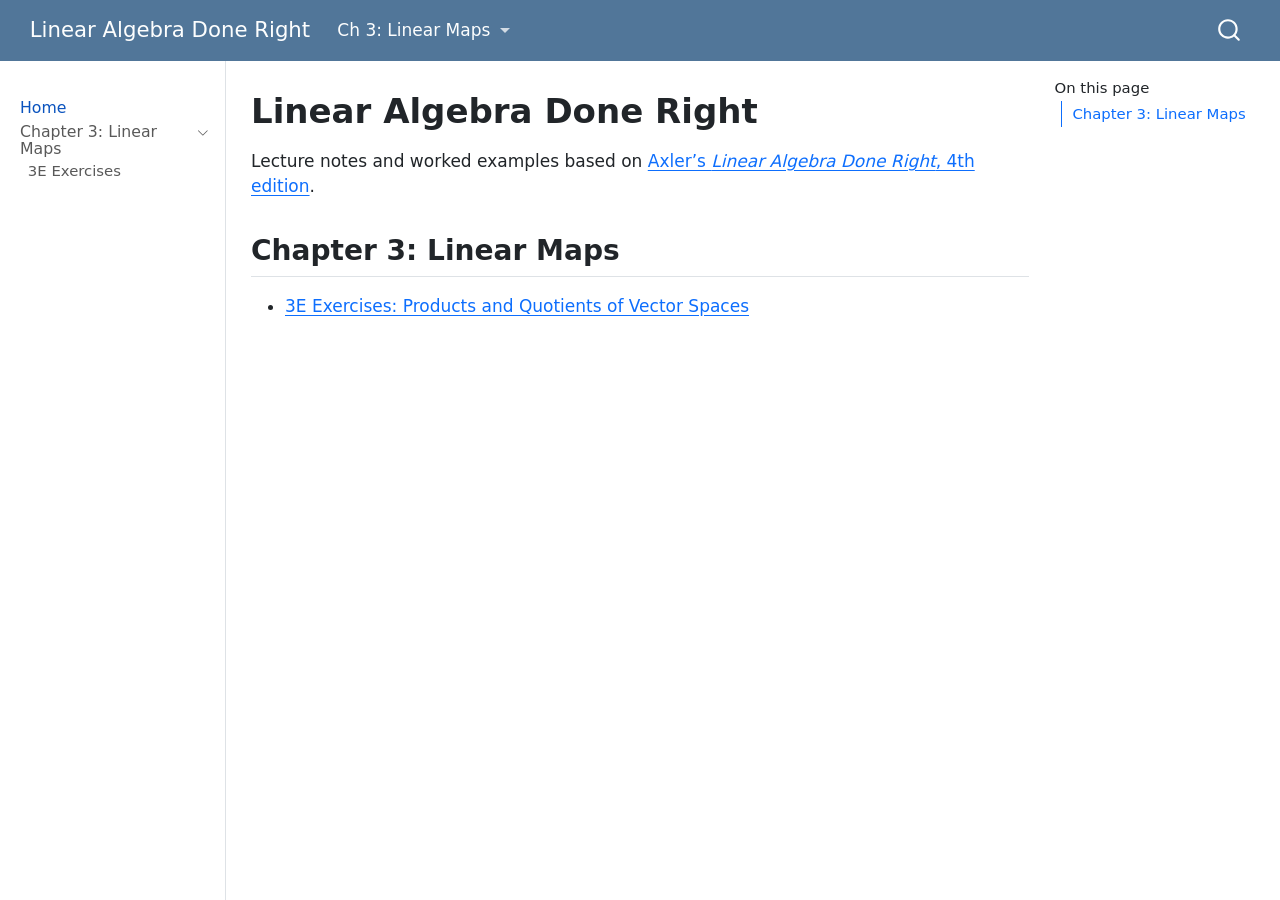
==== index.html @ c7dc70a1 "Built site for gh-pages" ====
<!DOCTYPE html>
<html xmlns="http://www.w3.org/1999/xhtml" lang="en" xml:lang="en"><head>

<meta charset="utf-8">
<meta name="generator" content="quarto-1.10.19">

<meta name="viewport" content="width=device-width, initial-scale=1.0, user-scalable=yes">


<title>Linear Algebra Done Right</title>
<style>
/* Default styles provided by pandoc.
** See https://pandoc.org/MANUAL.html#variables-for-html for config info.
*/
span.smallcaps{font-variant: small-caps;}
div.columns{display: flex; gap: 1.5em;}
div.column{flex: auto;}
@media screen {
div.columns{gap: min(4vw, 1.5em);}
div.column{overflow-x: auto;}
}
div.hanging-indent{margin-left: 1.5em; text-indent: -1.5em;}
ul.task-list{list-style: none;}
ul.task-list li input[type="checkbox"] {
  width: 0.8em;
  margin: 0 0.8em 0.2em -1em; /* quarto-specific, see https://github.com/quarto-dev/quarto-cli/issues/4556 */ 
  vertical-align: middle;
}
</style>


<script src="site_libs/quarto-nav/quarto-nav.js"></script>
<script src="site_libs/quarto-nav/headroom.min.js"></script>
<script src="site_libs/clipboard/clipboard.min.js"></script>
<script src="site_libs/quarto-search/autocomplete.umd.js"></script>
<script src="site_libs/quarto-search/fuse.min.js"></script>
<script src="site_libs/quarto-search/quarto-search.js"></script>
<meta name="quarto:offset" content="./">
<script src="site_libs/quarto-html/quarto.js" type="module"></script>
<script src="site_libs/quarto-html/tabsets/tabsets.js" type="module"></script>
<script src="site_libs/quarto-html/popper.min.js"></script>
<script src="site_libs/quarto-html/tippy.umd.min.js"></script>
<script src="site_libs/quarto-html/anchor.min.js"></script>
<link href="site_libs/quarto-html/tippy.css" rel="stylesheet">
<link href="site_libs/quarto-html/quarto-syntax-highlighting-bf27225e3a48a9273f3daa8f8e829971.css" rel="stylesheet" id="quarto-text-highlighting-styles">
<script src="site_libs/bootstrap/bootstrap.min.js"></script>
<link href="site_libs/bootstrap/bootstrap-icons.css" rel="stylesheet">
<link href="site_libs/bootstrap/bootstrap-1bda23ef02b1613632e48409ff51ea9e.min.css" rel="stylesheet" append-hash="true" id="quarto-bootstrap" data-mode="light">
<script id="quarto-search-options" type="application/json">{
  "location": "navbar",
  "copy-button": false,
  "collapse-after": 3,
  "panel-placement": "end",
  "type": "overlay",
  "limit": 50,
  "keyboard-shortcut": [
    "f",
    "/",
    "s"
  ],
  "show-item-context": false,
  "language": {
    "search-no-results-text": "No results",
    "search-matching-documents-text": "matching documents",
    "search-copy-link-title": "Copy link to search",
    "search-hide-matches-text": "Hide additional matches",
    "search-more-match-text": "more match in this document",
    "search-more-matches-text": "more matches in this document",
    "search-clear-button-title": "Clear",
    "search-text-placeholder": "",
    "search-detached-cancel-button-title": "Cancel",
    "search-submit-button-title": "Submit",
    "search-label": "Search"
  }
}</script>


</head>

<body class="nav-sidebar docked nav-fixed quarto-light">

<div id="quarto-search-results"></div>
  <header id="quarto-header" class="headroom fixed-top">
    <nav class="navbar navbar-expand-lg " data-bs-theme="dark">
      <div class="navbar-container container-fluid">
      <div class="navbar-brand-container mx-auto">
    <a class="navbar-brand" href="./index.html">
    <span class="navbar-title">Linear Algebra Done Right</span>
    </a>
  </div>
            <div id="quarto-search" class="" title="Search"></div>
          <button class="navbar-toggler" type="button" data-bs-toggle="collapse" data-bs-target="#navbarCollapse" aria-controls="navbarCollapse" role="menu" aria-expanded="false" aria-label="Toggle navigation" onclick="if (window.quartoToggleHeadroom) { window.quartoToggleHeadroom(); }">
  <span class="navbar-toggler-icon"></span>
</button>
          <div class="collapse navbar-collapse" id="navbarCollapse">
            <ul class="navbar-nav navbar-nav-scroll me-auto">
  <li class="nav-item dropdown ">
    <a class="nav-link dropdown-toggle" href="#" id="nav-menu-ch-3-linear-maps" role="link" data-bs-toggle="dropdown" aria-expanded="false">
 <span class="menu-text">Ch 3: Linear Maps</span>
    </a>
    <ul class="dropdown-menu" aria-labelledby="nav-menu-ch-3-linear-maps">    
        <li>
    <a class="dropdown-item" href="./exercises_3e.html">
 <span class="dropdown-text">3E Exercises</span></a>
  </li>  
    </ul>
  </li>
</ul>
          </div> <!-- /navcollapse -->
            <div class="quarto-navbar-tools">
</div>
      </div> <!-- /container-fluid -->
    </nav>
  <nav class="quarto-secondary-nav">
    <div class="container-fluid d-flex">
      <button type="button" class="quarto-btn-toggle btn" data-bs-toggle="collapse" role="button" data-bs-target=".quarto-sidebar-collapse-item" aria-controls="quarto-sidebar" aria-expanded="false" aria-label="Toggle sidebar navigation" onclick="if (window.quartoToggleHeadroom) { window.quartoToggleHeadroom(); }">
        <i class="bi bi-layout-text-sidebar-reverse"></i>
      </button>
        <nav class="quarto-page-breadcrumbs" aria-label="breadcrumb"><ol class="breadcrumb"><li class="breadcrumb-item"><a href="./index.html">Home</a></li></ol></nav>
        <a class="flex-grow-1" role="navigation" data-bs-toggle="collapse" data-bs-target=".quarto-sidebar-collapse-item" aria-controls="quarto-sidebar" aria-expanded="false" aria-label="Toggle sidebar navigation" onclick="if (window.quartoToggleHeadroom) { window.quartoToggleHeadroom(); }">      
        </a>
    </div>
  </nav>
</header>
<!-- content -->
<div id="quarto-content" class="quarto-container page-columns page-rows-contents page-layout-article page-navbar">
<!-- sidebar -->
  <nav id="quarto-sidebar" class="sidebar collapse collapse-horizontal quarto-sidebar-collapse-item sidebar-navigation docked overflow-auto">
    <div class="sidebar-menu-container"> 
    <ul class="list-unstyled mt-1">
        <li class="sidebar-item">
  <div class="sidebar-item-container"> 
  <a href="./index.html" class="sidebar-item-text sidebar-link active">
 <span class="menu-text">Home</span></a>
  </div>
</li>
        <li class="sidebar-item sidebar-item-section">
      <div class="sidebar-item-container"> 
            <a class="sidebar-item-text sidebar-link text-start" data-bs-toggle="collapse" data-bs-target="#quarto-sidebar-section-1" role="navigation" aria-expanded="true">
 <span class="menu-text">Chapter 3: Linear Maps</span></a>
          <a class="sidebar-item-toggle text-start" data-bs-toggle="collapse" data-bs-target="#quarto-sidebar-section-1" role="navigation" aria-expanded="true" aria-label="Toggle section">
            <i class="bi bi-chevron-right ms-2"></i>
          </a> 
      </div>
      <ul id="quarto-sidebar-section-1" class="collapse list-unstyled sidebar-section depth1 show">  
          <li class="sidebar-item">
  <div class="sidebar-item-container"> 
  <a href="./exercises_3e.html" class="sidebar-item-text sidebar-link">
 <span class="menu-text">3E Exercises</span></a>
  </div>
</li>
      </ul>
  </li>
    </ul>
    </div>
</nav>
<div id="quarto-sidebar-glass" class="quarto-sidebar-collapse-item" data-bs-toggle="collapse" data-bs-target=".quarto-sidebar-collapse-item"></div>
<!-- margin-sidebar -->
    <div id="quarto-margin-sidebar" class="sidebar margin-sidebar">
        <nav id="TOC" role="doc-toc" class="toc-active">
    <h2 id="toc-title">On this page</h2>
   
  <ul>
  <li><a href="#chapter-3-linear-maps" id="toc-chapter-3-linear-maps" class="nav-link active" data-scroll-target="#chapter-3-linear-maps">Chapter 3: Linear Maps</a></li>
  </ul>
</nav>
    </div>
<!-- main -->
<main class="content" id="quarto-document-content">

<header id="title-block-header" class="quarto-title-block default">
<div class="quarto-title">
<h1 class="title">Linear Algebra Done Right</h1>
</div>



<div class="quarto-title-meta">

    
  
    
  </div>
  


</header>


<p>Lecture notes and worked examples based on <a href="https://linear.axler.net/LADR4e.pdf">Axler’s <em>Linear Algebra Done Right</em>, 4th edition</a>.</p>
<section id="chapter-3-linear-maps" class="level2">
<h2 class="anchored" data-anchor-id="chapter-3-linear-maps">Chapter 3: Linear Maps</h2>
<ul>
<li><a href="./exercises_3e.html">3E Exercises: Products and Quotients of Vector Spaces</a></li>
</ul>


</section>

</main> <!-- /main -->
<script id="quarto-html-after-body" type="application/javascript">
  window.document.addEventListener("DOMContentLoaded", function (event) {
    const icon = "";
    const anchorJS = new window.AnchorJS();
    anchorJS.options = {
      placement: 'right',
      icon: icon
    };
    anchorJS.add('.anchored');
    const isCodeAnnotation = (el) => {
      for (const clz of el.classList) {
        if (clz.startsWith('code-annotation-')) {                     
          return true;
        }
      }
      return false;
    }
    const onCopySuccess = function(e) {
      // button target
      const button = e.trigger;
      // don't keep focus
      button.blur();
      // flash "checked"
      button.classList.add('code-copy-button-checked');
      var currentTitle = button.getAttribute("title");
      button.setAttribute("title", "Copied!");
      let tooltip;
      if (window.bootstrap) {
        button.setAttribute("data-bs-toggle", "tooltip");
        button.setAttribute("data-bs-placement", "left");
        button.setAttribute("data-bs-title", "Copied!");
        tooltip = new bootstrap.Tooltip(button, 
          { trigger: "manual", 
            customClass: "code-copy-button-tooltip",
            offset: [0, -8]});
        tooltip.show();    
      }
      setTimeout(function() {
        if (tooltip) {
          tooltip.hide();
          button.removeAttribute("data-bs-title");
          button.removeAttribute("data-bs-toggle");
          button.removeAttribute("data-bs-placement");
        }
        button.setAttribute("title", currentTitle);
        button.classList.remove('code-copy-button-checked');
      }, 1000);
      // clear code selection
      e.clearSelection();
    }
    const getTextToCopy = function(trigger) {
      const outerScaffold = trigger.parentElement.cloneNode(true);
      const codeEl = outerScaffold.querySelector('code');
      for (const childEl of codeEl.children) {
        if (isCodeAnnotation(childEl)) {
          childEl.remove();
        }
      }
      return codeEl.innerText;
    }
    const clipboard = new window.ClipboardJS('.code-copy-button:not([data-in-quarto-modal])', {
      text: getTextToCopy
    });
    clipboard.on('success', onCopySuccess);
    if (window.document.getElementById('quarto-embedded-source-code-modal')) {
      const clipboardModal = new window.ClipboardJS('.code-copy-button[data-in-quarto-modal]', {
        text: getTextToCopy,
        container: window.document.getElementById('quarto-embedded-source-code-modal')
      });
      clipboardModal.on('success', onCopySuccess);
    }
      var localhostRegex = new RegExp(/^(?:http|https):\/\/localhost\:?[0-9]*\//);
      var mailtoRegex = new RegExp(/^mailto:/);
        var filterRegex = new RegExp('/' + window.location.host + '/');
      var isInternal = (href) => {
          return filterRegex.test(href) || localhostRegex.test(href) || mailtoRegex.test(href);
      }
      // Inspect non-navigation links and adorn them if external
     var links = window.document.querySelectorAll('a[href]:not(.nav-link):not(.navbar-brand):not(.toc-action):not(.sidebar-link):not(.sidebar-item-toggle):not(.pagination-link):not(.no-external):not([aria-hidden]):not(.dropdown-item):not(.quarto-navigation-tool):not(.about-link)');
      for (var i=0; i<links.length; i++) {
        const link = links[i];
        if (!isInternal(link.href)) {
          // undo the damage that might have been done by quarto-nav.js in the case of
          // links that we want to consider external
          if (link.dataset.originalHref !== undefined) {
            link.href = link.dataset.originalHref;
          }
        }
      }
    function tippyHover(el, contentFn, onTriggerFn, onUntriggerFn) {
      const config = {
        allowHTML: true,
        maxWidth: 500,
        delay: 100,
        arrow: false,
        appendTo: function(el) {
            return el.parentElement;
        },
        interactive: true,
        interactiveBorder: 10,
        theme: 'quarto',
        placement: 'bottom-start',
      };
      if (contentFn) {
        config.content = contentFn;
      }
      if (onTriggerFn) {
        config.onTrigger = onTriggerFn;
      }
      if (onUntriggerFn) {
        config.onUntrigger = onUntriggerFn;
      }
      window.tippy(el, config); 
    }
    const noterefs = window.document.querySelectorAll('a[role="doc-noteref"]');
    for (var i=0; i<noterefs.length; i++) {
      const ref = noterefs[i];
      tippyHover(ref, function() {
        // use id or data attribute instead here
        let href = ref.getAttribute('data-footnote-href') || ref.getAttribute('href');
        try { href = new URL(href).hash; } catch {}
        const id = href.replace(/^#\/?/, "");
        const note = window.document.getElementById(id);
        if (note) {
          return note.innerHTML;
        } else {
          return "";
        }
      });
    }
    const xrefs = window.document.querySelectorAll('a.quarto-xref');
    const processXRef = (id, note) => {
      // Strip column container classes
      const stripColumnClz = (el) => {
        el.classList.remove("page-full", "page-columns");
        if (el.children) {
          for (const child of el.children) {
            stripColumnClz(child);
          }
        }
      }
      stripColumnClz(note)
      if (id === null || id.startsWith('sec-')) {
        // Special case sections, only their first couple elements
        const container = document.createElement("div");
        if (note.children && note.children.length > 2) {
          container.appendChild(note.children[0].cloneNode(true));
          for (let i = 1; i < note.children.length; i++) {
            const child = note.children[i];
            if (child.tagName === "P" && child.innerText === "") {
              continue;
            } else {
              container.appendChild(child.cloneNode(true));
              break;
            }
          }
          if (window.Quarto?.typesetMath) {
            window.Quarto.typesetMath(container);
          }
          return container.innerHTML
        } else {
          if (window.Quarto?.typesetMath) {
            window.Quarto.typesetMath(note);
          }
          return note.innerHTML;
        }
      } else {
        // Remove any anchor links if they are present
        const anchorLink = note.querySelector('a.anchorjs-link');
        if (anchorLink) {
          anchorLink.remove();
        }
        if (window.Quarto?.typesetMath) {
          window.Quarto.typesetMath(note);
        }
        if (note.classList.contains("callout")) {
          return note.outerHTML;
        } else {
          return note.innerHTML;
        }
      }
    }
    for (var i=0; i<xrefs.length; i++) {
      const xref = xrefs[i];
      tippyHover(xref, undefined, function(instance) {
        instance.disable();
        let url = xref.getAttribute('href');
        let hash = undefined; 
        if (url.startsWith('#')) {
          hash = url;
        } else {
          try { hash = new URL(url).hash; } catch {}
        }
        if (hash) {
          const id = hash.replace(/^#\/?/, "");
          const note = window.document.getElementById(id);
          if (note !== null) {
            try {
              const html = processXRef(id, note.cloneNode(true));
              instance.setContent(html);
            } finally {
              instance.enable();
              instance.show();
            }
          } else {
            // See if we can fetch this
            fetch(url.split('#')[0])
            .then(res => res.text())
            .then(html => {
              const parser = new DOMParser();
              const htmlDoc = parser.parseFromString(html, "text/html");
              const note = htmlDoc.getElementById(id);
              if (note !== null) {
                const html = processXRef(id, note);
                instance.setContent(html);
              } 
            }).finally(() => {
              instance.enable();
              instance.show();
            });
          }
        } else {
          // See if we can fetch a full url (with no hash to target)
          // This is a special case and we should probably do some content thinning / targeting
          fetch(url)
          .then(res => res.text())
          .then(html => {
            const parser = new DOMParser();
            const htmlDoc = parser.parseFromString(html, "text/html");
            const note = htmlDoc.querySelector('main.content');
            if (note !== null) {
              // This should only happen for chapter cross references
              // (since there is no id in the URL)
              // remove the first header
              if (note.children.length > 0 && note.children[0].tagName === "HEADER") {
                note.children[0].remove();
              }
              const html = processXRef(null, note);
              instance.setContent(html);
            } 
          }).finally(() => {
            instance.enable();
            instance.show();
          });
        }
      }, function(instance) {
      });
    }
        let selectedAnnoteEl;
        const selectorForAnnotation = ( cell, annotation) => {
          let cellAttr = 'data-code-cell="' + cell + '"';
          let lineAttr = 'data-code-annotation="' +  annotation + '"';
          const selector = 'span[' + cellAttr + '][' + lineAttr + ']';
          return selector;
        }
        const selectCodeLines = (annoteEl) => {
          const doc = window.document;
          const targetCell = annoteEl.getAttribute("data-target-cell");
          const targetAnnotation = annoteEl.getAttribute("data-target-annotation");
          const annoteSpan = window.document.querySelector(selectorForAnnotation(targetCell, targetAnnotation));
          const lines = annoteSpan.getAttribute("data-code-lines").split(",");
          const lineIds = lines.map((line) => {
            return targetCell + "-" + line;
          })
          let top = null;
          let height = null;
          let parent = null;
          if (lineIds.length > 0) {
              //compute the position of the single el (top and bottom and make a div)
              const el = window.document.getElementById(lineIds[0]);
              top = el.offsetTop;
              height = el.offsetHeight;
              parent = el.parentElement.parentElement;
            if (lineIds.length > 1) {
              const lastEl = window.document.getElementById(lineIds[lineIds.length - 1]);
              const bottom = lastEl.offsetTop + lastEl.offsetHeight;
              height = bottom - top;
            }
            if (top !== null && height !== null && parent !== null) {
              // cook up a div (if necessary) and position it 
              let div = window.document.getElementById("code-annotation-line-highlight");
              if (div === null) {
                div = window.document.createElement("div");
                div.setAttribute("id", "code-annotation-line-highlight");
                div.style.position = 'absolute';
                parent.appendChild(div);
              }
              div.style.top = top - 2 + "px";
              div.style.height = height + 4 + "px";
              div.style.left = 0;
              let gutterDiv = window.document.getElementById("code-annotation-line-highlight-gutter");
              if (gutterDiv === null) {
                gutterDiv = window.document.createElement("div");
                gutterDiv.setAttribute("id", "code-annotation-line-highlight-gutter");
                gutterDiv.style.position = 'absolute';
                const codeCell = window.document.getElementById(targetCell);
                const gutter = codeCell.querySelector('.code-annotation-gutter');
                gutter.appendChild(gutterDiv);
              }
              gutterDiv.style.top = top - 2 + "px";
              gutterDiv.style.height = height + 4 + "px";
            }
            selectedAnnoteEl = annoteEl;
          }
        };
        const unselectCodeLines = () => {
          const elementsIds = ["code-annotation-line-highlight", "code-annotation-line-highlight-gutter"];
          elementsIds.forEach((elId) => {
            const div = window.document.getElementById(elId);
            if (div) {
              div.remove();
            }
          });
          selectedAnnoteEl = undefined;
        };
          // Handle positioning of the toggle
      window.addEventListener(
        "resize",
        throttle(() => {
          elRect = undefined;
          if (selectedAnnoteEl) {
            selectCodeLines(selectedAnnoteEl);
          }
        }, 10)
      );
      function throttle(fn, ms) {
      let throttle = false;
      let timer;
        return (...args) => {
          if(!throttle) { // first call gets through
              fn.apply(this, args);
              throttle = true;
          } else { // all the others get throttled
              if(timer) clearTimeout(timer); // cancel #2
              timer = setTimeout(() => {
                fn.apply(this, args);
                timer = throttle = false;
              }, ms);
          }
        };
      }
        // Attach click handler to the DT
        const annoteDls = window.document.querySelectorAll('dt[data-target-cell]');
        for (const annoteDlNode of annoteDls) {
          annoteDlNode.addEventListener('click', (event) => {
            const clickedEl = event.target;
            if (clickedEl !== selectedAnnoteEl) {
              unselectCodeLines();
              const activeEl = window.document.querySelector('dt[data-target-cell].code-annotation-active');
              if (activeEl) {
                activeEl.classList.remove('code-annotation-active');
              }
              selectCodeLines(clickedEl);
              clickedEl.classList.add('code-annotation-active');
            } else {
              // Unselect the line
              unselectCodeLines();
              clickedEl.classList.remove('code-annotation-active');
            }
          });
        }
    const findCites = (el) => {
      const parentEl = el.parentElement;
      if (parentEl) {
        const cites = parentEl.dataset.cites;
        if (cites) {
          return {
            el,
            cites: cites.split(' ')
          };
        } else {
          return findCites(el.parentElement)
        }
      } else {
        return undefined;
      }
    };
    var bibliorefs = window.document.querySelectorAll('a[role="doc-biblioref"]');
    for (var i=0; i<bibliorefs.length; i++) {
      const ref = bibliorefs[i];
      const citeInfo = findCites(ref);
      if (citeInfo) {
        tippyHover(citeInfo.el, function() {
          var popup = window.document.createElement('div');
          citeInfo.cites.forEach(function(cite) {
            var citeDiv = window.document.createElement('div');
            citeDiv.classList.add('hanging-indent');
            citeDiv.classList.add('csl-entry');
            var biblioDiv = window.document.getElementById('ref-' + cite);
            if (biblioDiv) {
              citeDiv.innerHTML = biblioDiv.innerHTML;
            }
            popup.appendChild(citeDiv);
          });
          return popup.innerHTML;
        });
      }
    }
  });
  </script>
</div> <!-- /content -->




</body></html>
---- site_libs/quarto-html/tippy.css ----
.tippy-box[data-animation=fade][data-state=hidden]{opacity:0}[data-tippy-root]{max-width:calc(100vw - 10px)}.tippy-box{position:relative;background-color:#333;color:#fff;border-radius:4px;font-size:14px;line-height:1.4;white-space:normal;outline:0;transition-property:transform,visibility,opacity}.tippy-box[data-placement^=top]>.tippy-arrow{bottom:0}.tippy-box[data-placement^=top]>.tippy-arrow:before{bottom:-7px;left:0;border-width:8px 8px 0;border-top-color:initial;transform-origin:center top}.tippy-box[data-placement^=bottom]>.tippy-arrow{top:0}.tippy-box[data-placement^=bottom]>.tippy-arrow:before{top:-7px;left:0;border-width:0 8px 8px;border-bottom-color:initial;transform-origin:center bottom}.tippy-box[data-placement^=left]>.tippy-arrow{right:0}.tippy-box[data-placement^=left]>.tippy-arrow:before{border-width:8px 0 8px 8px;border-left-color:initial;right:-7px;transform-origin:center left}.tippy-box[data-placement^=right]>.tippy-arrow{left:0}.tippy-box[data-placement^=right]>.tippy-arrow:before{left:-7px;border-width:8px 8px 8px 0;border-right-color:initial;transform-origin:center right}.tippy-box[data-inertia][data-state=visible]{transition-timing-function:cubic-bezier(.54,1.5,.38,1.11)}.tippy-arrow{width:16px;height:16px;color:#333}.tippy-arrow:before{content:"";position:absolute;border-color:transparent;border-style:solid}.tippy-content{position:relative;padding:5px 9px;z-index:1}
---- site_libs/quarto-html/quarto-syntax-highlighting-bf27225e3a48a9273f3daa8f8e829971.css ----
/* quarto syntax highlight colors */
:root {
  --quarto-hl-ot-color: #003B4F;
  --quarto-hl-at-color: #657422;
  --quarto-hl-ss-color: #20794D;
  --quarto-hl-an-color: #5E5E5E;
  --quarto-hl-fu-color: #4758AB;
  --quarto-hl-st-color: #20794D;
  --quarto-hl-cf-color: #003B4F;
  --quarto-hl-op-color: #5E5E5E;
  --quarto-hl-er-color: #AD0000;
  --quarto-hl-bn-color: #AD0000;
  --quarto-hl-al-color: #AD0000;
  --quarto-hl-va-color: #111111;
  --quarto-hl-bu-color: inherit;
  --quarto-hl-ex-color: inherit;
  --quarto-hl-pp-color: #AD0000;
  --quarto-hl-in-color: #5E5E5E;
  --quarto-hl-vs-color: #20794D;
  --quarto-hl-wa-color: #5E5E5E;
  --quarto-hl-do-color: #5E5E5E;
  --quarto-hl-im-color: #00769E;
  --quarto-hl-ch-color: #20794D;
  --quarto-hl-dt-color: #AD0000;
  --quarto-hl-fl-color: #AD0000;
  --quarto-hl-co-color: #5E5E5E;
  --quarto-hl-cv-color: #5E5E5E;
  --quarto-hl-cn-color: #8f5902;
  --quarto-hl-sc-color: #5E5E5E;
  --quarto-hl-dv-color: #AD0000;
  --quarto-hl-kw-color: #003B4F;
}

/* other quarto variables */
:root {
  --quarto-font-monospace: SFMono-Regular, Menlo, Monaco, Consolas, "Liberation Mono", "Courier New", monospace;
}

/* syntax highlight based on Pandoc's rules */
pre > code.sourceCode > span {
  color: #003B4F;
}

code.sourceCode > span {
  color: #003B4F;
}

div.sourceCode,
div.sourceCode pre.sourceCode {
  color: #003B4F;
}

/* Normal */
code span {
  color: #003B4F;
}

/* Alert */
code span.al {
  color: #AD0000;
  font-style: inherit;
}

/* Annotation */
code span.an {
  color: #5E5E5E;
  font-style: inherit;
}

/* Attribute */
code span.at {
  color: #657422;
  font-style: inherit;
}

/* BaseN */
code span.bn {
  color: #AD0000;
  font-style: inherit;
}

/* BuiltIn */
code span.bu {
  font-style: inherit;
}

/* ControlFlow */
code span.cf {
  color: #003B4F;
  font-weight: bold;
  font-style: inherit;
}

/* Char */
code span.ch {
  color: #20794D;
  font-style: inherit;
}

/* Constant */
code span.cn {
  color: #8f5902;
  font-style: inherit;
}

/* Comment */
code span.co {
  color: #5E5E5E;
  font-style: inherit;
}

/* CommentVar */
code span.cv {
  color: #5E5E5E;
  font-style: italic;
}

/* Documentation */
code span.do {
  color: #5E5E5E;
  font-style: italic;
}

/* DataType */
code span.dt {
  color: #AD0000;
  font-style: inherit;
}

/* DecVal */
code span.dv {
  color: #AD0000;
  font-style: inherit;
}

/* Error */
code span.er {
  color: #AD0000;
  font-style: inherit;
}

/* Extension */
code span.ex {
  font-style: inherit;
}

/* Float */
code span.fl {
  color: #AD0000;
  font-style: inherit;
}

/* Function */
code span.fu {
  color: #4758AB;
  font-style: inherit;
}

/* Import */
code span.im {
  color: #00769E;
  font-style: inherit;
}

/* Information */
code span.in {
  color: #5E5E5E;
  font-style: inherit;
}

/* Keyword */
code span.kw {
  color: #003B4F;
  font-weight: bold;
  font-style: inherit;
}

/* Operator */
code span.op {
  color: #5E5E5E;
  font-style: inherit;
}

/* Other */
code span.ot {
  color: #003B4F;
  font-style: inherit;
}

/* Preprocessor */
code span.pp {
  color: #AD0000;
  font-style: inherit;
}

/* SpecialChar */
code span.sc {
  color: #5E5E5E;
  font-style: inherit;
}

/* SpecialString */
code span.ss {
  color: #20794D;
  font-style: inherit;
}

/* String */
code span.st {
  color: #20794D;
  font-style: inherit;
}

/* Variable */
code span.va {
  color: #111111;
  font-style: inherit;
}

/* VerbatimString */
code span.vs {
  color: #20794D;
  font-style: inherit;
}

/* Warning */
code span.wa {
  color: #5E5E5E;
  font-style: italic;
}

.prevent-inlining {
  content: "</";
}

/*# sourceMappingURL=8be38f48d34c45af72792cbd699585e7.css.map */
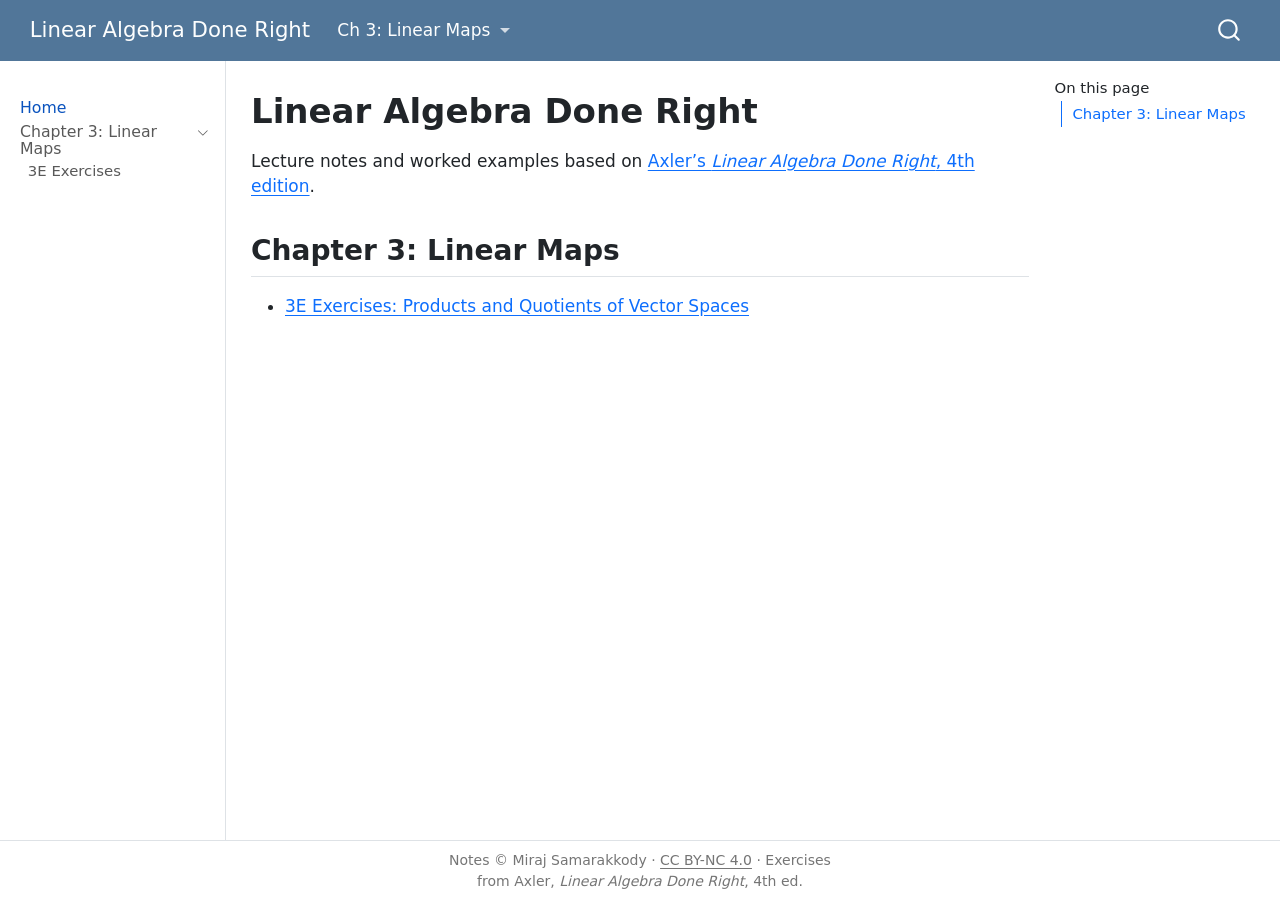
==== commit 4a4e7d9f: "Built site for gh-pages" ====
--- a/index.html
+++ b/index.html
@@ -45,7 +45,7 @@
 <link href="site_libs/quarto-html/quarto-syntax-highlighting-bf27225e3a48a9273f3daa8f8e829971.css" rel="stylesheet" id="quarto-text-highlighting-styles">
 <script src="site_libs/bootstrap/bootstrap.min.js"></script>
 <link href="site_libs/bootstrap/bootstrap-icons.css" rel="stylesheet">
-<link href="site_libs/bootstrap/bootstrap-1bda23ef02b1613632e48409ff51ea9e.min.css" rel="stylesheet" append-hash="true" id="quarto-bootstrap" data-mode="light">
+<link href="site_libs/bootstrap/bootstrap-02f7aaf726ea8cebdfd28f4ff034e88c.min.css" rel="stylesheet" append-hash="true" id="quarto-bootstrap" data-mode="light">
 <script id="quarto-search-options" type="application/json">{
   "location": "navbar",
   "copy-button": false,
@@ -271,7 +271,7 @@
     }
       var localhostRegex = new RegExp(/^(?:http|https):\/\/localhost\:?[0-9]*\//);
       var mailtoRegex = new RegExp(/^mailto:/);
-        var filterRegex = new RegExp('/' + window.location.host + '/');
+        var filterRegex = new RegExp("https:\/\/mirajcs\.github\.io\/linear_algebra_done_right\/");
       var isInternal = (href) => {
           return filterRegex.test(href) || localhostRegex.test(href) || mailtoRegex.test(href);
       }
@@ -599,6 +599,19 @@
   });
   </script>
 </div> <!-- /content -->
+<footer class="footer">
+  <div class="nav-footer">
+    <div class="nav-footer-left">
+      &nbsp;
+    </div>   
+    <div class="nav-footer-center">
+<p>Notes © Miraj Samarakkody · <a href="https://creativecommons.org/licenses/by-nc/4.0/">CC BY-NC 4.0</a> · Exercises from Axler, <em>Linear Algebra Done Right</em>, 4th ed.</p>
+</div>
+    <div class="nav-footer-right">
+      &nbsp;
+    </div>
+  </div>
+</footer>
 
 
 
